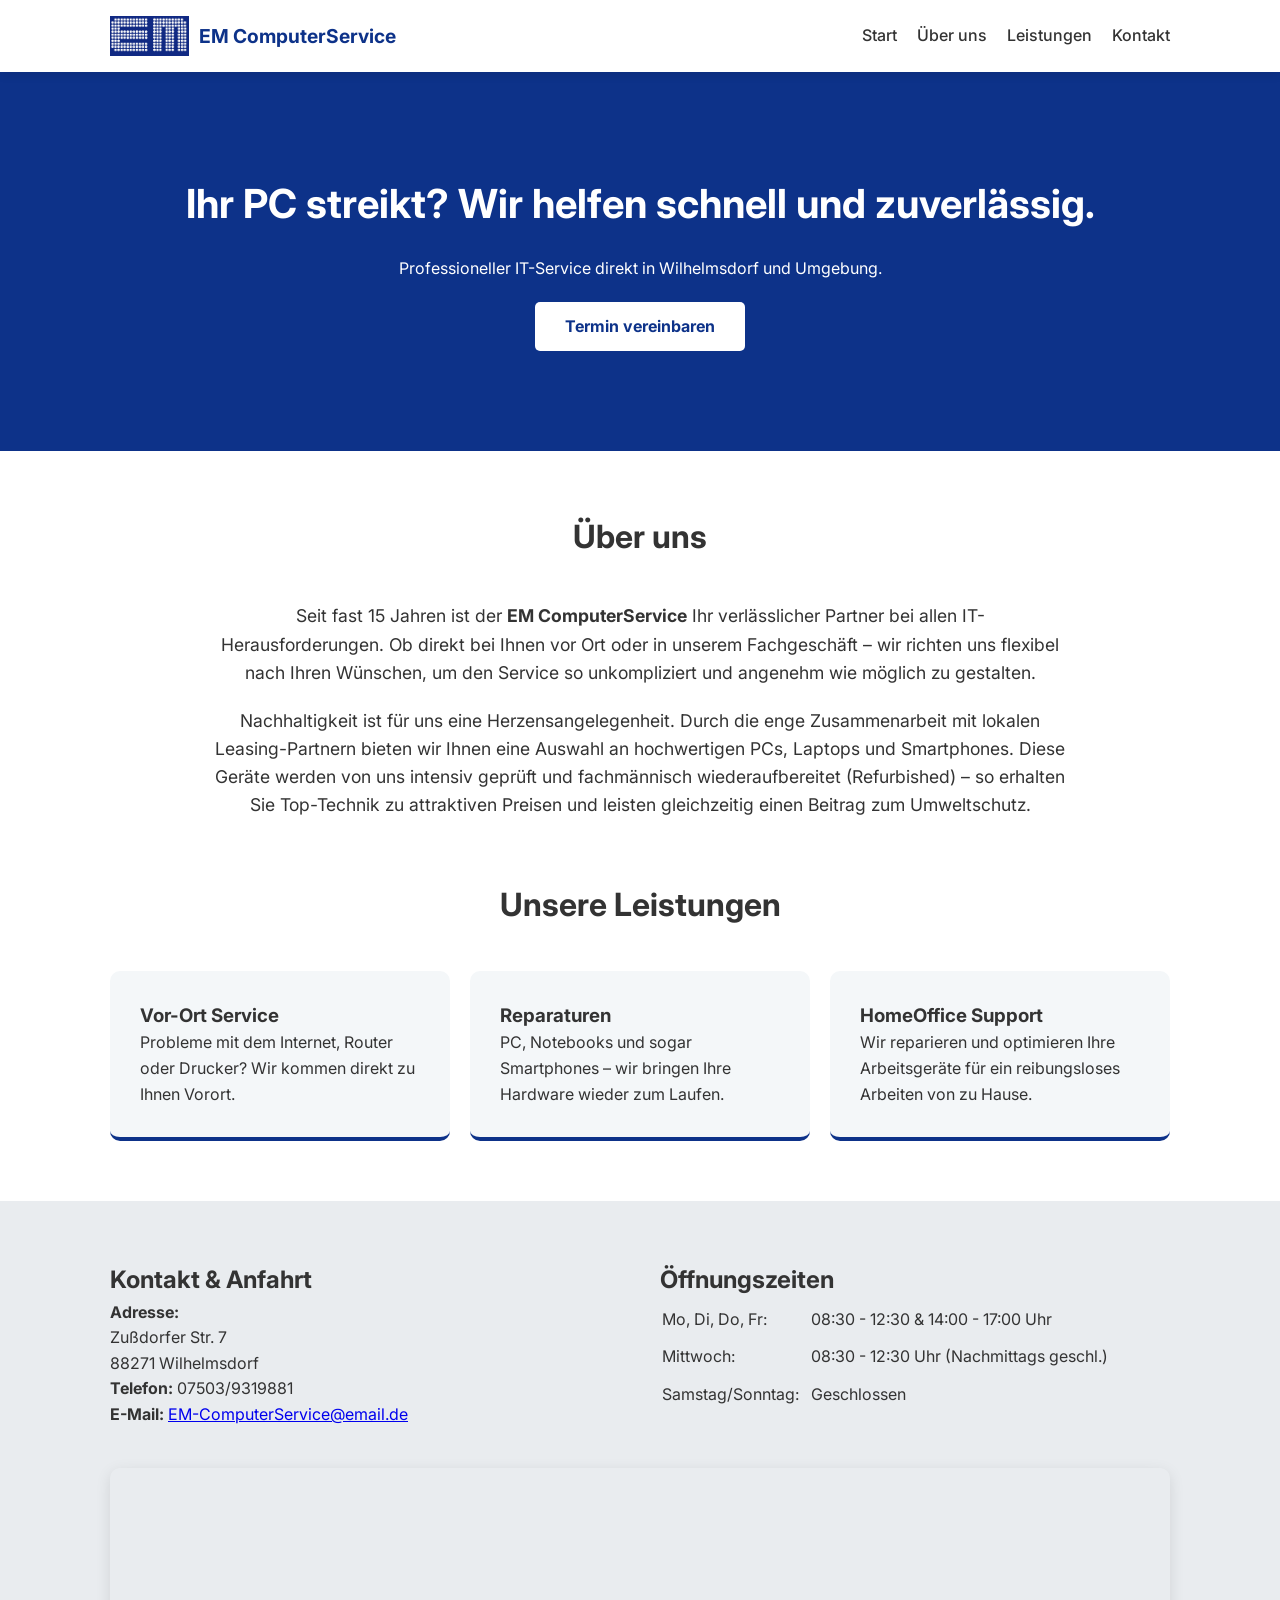
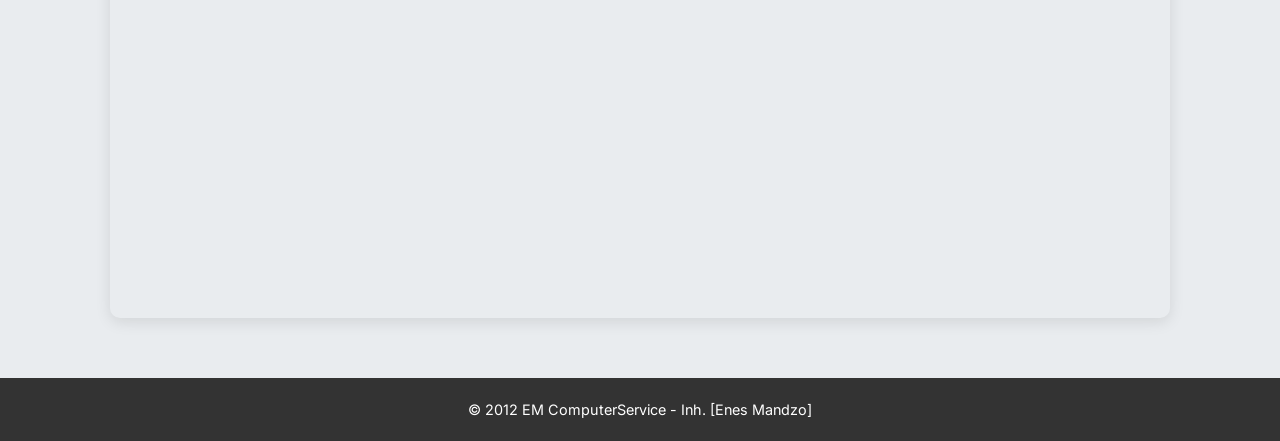
==== index.html @ 4b9a3749 "Grunddesign und Inhalt Co-authored-by: Copilot <copilot@github.com>" ====
<!DOCTYPE html>
<html lang="de">
<head>
    <meta charset="UTF-8">
    <meta name="viewport" content="width=device-width, initial-scale=1.0">
    <title>EM ComputerService Wilhelmsdorf | IT-Reparatur & Vor-Ort-Service</title>
    <meta name="description" content="Ihr zuverlässiger IT-Service in Wilhelmsdorf. Professionelle Reparaturen, Vor-Ort-Service & HomeOffice-Support für PC, Notebook und Smartphone.">
    <link rel="canonical" href="https://www.em-computerservice.de/">
    
    <!-- Open Graph für Social Media -->
    <meta property="og:type" content="website">
    <meta property="og:title" content="EM ComputerService | IT-Partner in Wilhelmsdorf">
    <meta property="og:description" content="Schnelle Hilfe bei PC-Problemen. Reparatur und Vor-Ort-Service in Wilhelmsdorf.">
    <meta property="og:image" content="assets/images/Logo1.jpg">
    <meta property="og:url" content="https://www.em-computerservice.com/">
    <meta property="og:site_name" content="EM ComputerService">

    <!-- Structured Data (Schema.org) für Google -->
    <script type="application/ld+json">
    {
      "@context": "https://schema.org",
      "@type": "LocalBusiness",
      "name": "EM ComputerService",
      "image": "assets/images/Logo1.jpg",
      "address": {
        "@type": "PostalAddress",
        "streetAddress": "Zußdorfer Str. 7",
        "addressLocality": "Wilhelmsdorf",
        "postalCode": "88271",
        "addressCountry": "DE"
      },
      "telephone": "+4975039319881",
      "priceRange": "$$",
      "openingHours": "Mo,Tu,Th,Fr 08:30-12:30 14:00-17:00",
      "url": "https://www.em-computerservice.de/"
    }
    </script>

    <link rel="stylesheet" href="assets/css/style.css">
    <link href="https://fonts.googleapis.com/css2?family=Inter:wght@300;400;700&display=swap" rel="stylesheet">
</head>
<body>

    <header>
        <nav class="container">
            <div class="logo">
                <img src="assets/images/Logo1.jpg" alt="EM ComputerService Logo">
                <span>EM ComputerService</span>
            </div>
            <ul>
                <li><a href="#home">Start</a></li>
                <li><a href="#about">Über uns</a></li>
                <li><a href="#services">Leistungen</a></li>
                <li><a href="#contact">Kontakt</a></li>
            </ul>
        </nav>
    </header>

    <section id="home" class="hero">
        <div class="container">
            <h1>Ihr PC streikt? Wir helfen schnell und zuverlässig.</h1>
            <p>Professioneller IT-Service direkt in Wilhelmsdorf und Umgebung.</p>
            <a href="#contact" class="btn">Termin vereinbaren</a>
        </div>
    </section>

    <section id="about" class="container">
        <h2 class="section-title">Über uns</h2>
        <div class="about-content">
            <p>Seit fast 15 Jahren ist der <strong>EM ComputerService</strong> Ihr verlässlicher Partner bei allen IT-Herausforderungen. Ob direkt bei Ihnen vor Ort oder in unserem Fachgeschäft – wir richten uns flexibel nach Ihren Wünschen, um den Service so unkompliziert und angenehm wie möglich zu gestalten.</p>
            <p>Nachhaltigkeit ist für uns eine Herzensangelegenheit. Durch die enge Zusammenarbeit mit lokalen Leasing-Partnern bieten wir Ihnen eine Auswahl an hochwertigen PCs, Laptops und Smartphones. Diese Geräte werden von uns intensiv geprüft und fachmännisch wiederaufbereitet (Refurbished) – so erhalten Sie Top-Technik zu attraktiven Preisen und leisten gleichzeitig einen Beitrag zum Umweltschutz.</p>
        </div>
    </section>

    <section id="services" class="container">
        <h2 class="section-title">Unsere Leistungen</h2>
        <div class="services-grid">
            <div class="service-card">
                <h3>Vor-Ort Service</h3>
                <p>Probleme mit dem Internet, Router oder Drucker? Wir kommen direkt zu Ihnen Vorort.</p>
            </div>
            <div class="service-card">
                <h3>Reparaturen</h3>
                <p>PC, Notebooks und sogar Smartphones – wir bringen Ihre Hardware wieder zum Laufen.</p>
            </div>
            <div class="service-card">
                <h3>HomeOffice Support</h3>
                <p>Wir reparieren und optimieren Ihre Arbeitsgeräte für ein reibungsloses Arbeiten von zu Hause.</p>
            </div>
        </div>
    </section>

    <section id="contact" class="contact-section">
        <div class="container grid">
            <div>
                <h2>Kontakt & Anfahrt</h2>
                <p><strong>Adresse:</strong><br>Zußdorfer Str. 7<br>88271 Wilhelmsdorf</p>
                <p><strong>Telefon:</strong> 07503/9319881</p>
                <p><strong>E-Mail:</strong> <a href="mailto:EM-ComputerService@email.de">EM-ComputerService@email.de</a></p>
            </div>
            <div>
                <h2>Öffnungszeiten</h2>
                <table class="hours-table">
                    <tr><td>Mo, Di, Do, Fr:</td><td>08:30 - 12:30 & 14:00 - 17:00 Uhr</td></tr>
                    <tr><td>Mittwoch:</td><td>08:30 - 12:30 Uhr (Nachmittags geschl.)</td></tr>
                    <tr><td>Samstag/Sonntag:</td><td>Geschlossen</td></tr>
                </table>
            </div>
        </div>
        <div class="container" style="margin-top: 40px;">
            <div class="map-container">
                <iframe src="https://www.google.com/maps/embed?pb=!1m18!1m12!1m3!1d2666.082025754664!2d9.388850612450868!3d47.85732157109249!2m3!1f0!2f0!3f0!3m2!1i1024!2i768!4f13.1!3m3!1m2!1s0x479af15b70741275%3A0x6b9079717666299d!2sZu%C3%9Fdorfer%20Str.%207%2C%2088271%20Wilhelmsdorf!5e0!3m2!1sde!2sde!4v1714134444444!5m2!1sde!2sde" width="100%" height="450" style="border:0;" allowfullscreen="" loading="lazy" referrerpolicy="no-referrer-when-downgrade"></iframe>
            </div>
        </div>
    </section>

    <footer>
        <div class="container">
            <p>&copy; 2012 EM ComputerService - Inh. [Enes Mandzo]</p>
        </div>
    </footer>

</body>
</html>
---- assets/css/style.css ----
/* Farbschema basierend auf dem Logo */
:root {
    --primary-blue: #0d3289; /* Das Blau aus deinem Logo */
    --light-bg: #f4f7f9;
    --text-dark: #333;
    --white: #ffffff;
}

* {
    margin: 0;
    padding: 0;
    box-sizing: border-box;
}

body {
    font-family: 'Inter', sans-serif;
    line-height: 1.6;
    color: var(--text-dark);
    background-color: var(--white);
    scroll-behavior: smooth;
}

.container {
    max-width: 1100px;
    margin: auto;
    padding: 0 20px;
}

/* Fix für Anchor-Links: Verhindert, dass der Sticky-Header die Überschriften überdeckt */
section[id] {
    scroll-margin-top: 80px;
}

/* Header & Navigation */
header {
    background: var(--white);
    padding: 1rem 0;
    box-shadow: 0 2px 10px rgba(0,0,0,0.1);
    position: sticky;
    top: 0;
    z-index: 100;
}

nav {
    display: flex;
    justify-content: space-between;
    align-items: center;
}

.logo {
    display: flex;
    align-items: center;
    gap: 10px;
    font-weight: bold;
    font-size: 1.2rem;
    color: var(--primary-blue);
}

.logo img {
    height: 40px;
}

nav ul {
    display: flex;
    list-style: none;
}

nav ul li a {
    text-decoration: none;
    color: var(--text-dark);
    margin-left: 20px;
    font-weight: 500;
    transition: color 0.3s;
}

nav ul li a:hover {
    color: var(--primary-blue);
}

/* Hero Bereich */
.hero {
    background: var(--primary-blue);
    color: var(--white);
    padding: 100px 0;
    text-align: center;
}

.hero h1 {
    font-size: 2.5rem;
    margin-bottom: 20px;
}

.btn {
    display: inline-block;
    background: var(--white);
    color: var(--primary-blue);
    padding: 12px 30px;
    text-decoration: none;
    border-radius: 5px;
    font-weight: bold;
    margin-top: 20px;
    transition: transform 0.2s;
}

.btn:hover {
    transform: scale(1.05);
}

/* Über uns */
.about-content {
    max-width: 850px;
    margin: 0 auto 60px;
    text-align: center;
    font-size: 1.1rem;
}

.about-content p {
    margin-bottom: 20px;
}

/* Leistungen */
.section-title {
    text-align: center;
    margin: 60px 0 40px;
    font-size: 2rem;
}

.services-grid {
    display: grid;
    grid-template-columns: repeat(auto-fit, minmax(300px, 1fr));
    gap: 20px;
    margin-bottom: 60px;
}

.service-card {
    background: var(--light-bg);
    padding: 30px;
    border-radius: 10px;
    border-bottom: 4px solid var(--primary-blue);
}

/* Kontakt */
.contact-section {
    background: #e9ecef;
    padding: 60px 0;
}

.grid {
    display: grid;
    grid-template-columns: 1fr 1fr;
    gap: 40px;
}

.hours-table td {
    padding: 5px 10px 5px 0;
}

footer {
    text-align: center;
    padding: 20px 0;
    background: var(--text-dark);
    color: var(--white);
    font-size: 0.9rem;
}

.map-container {
    width: 100%;
    border-radius: 10px;
    overflow: hidden;
    box-shadow: 0 4px 15px rgba(0,0,0,0.1);
    line-height: 0;
}

/* Mobil-Optimierung */
@media (max-width: 768px) {
    .grid { grid-template-columns: 1fr; }
    nav ul { display: none; } /* Vereinfacht für das Beispiel */
}
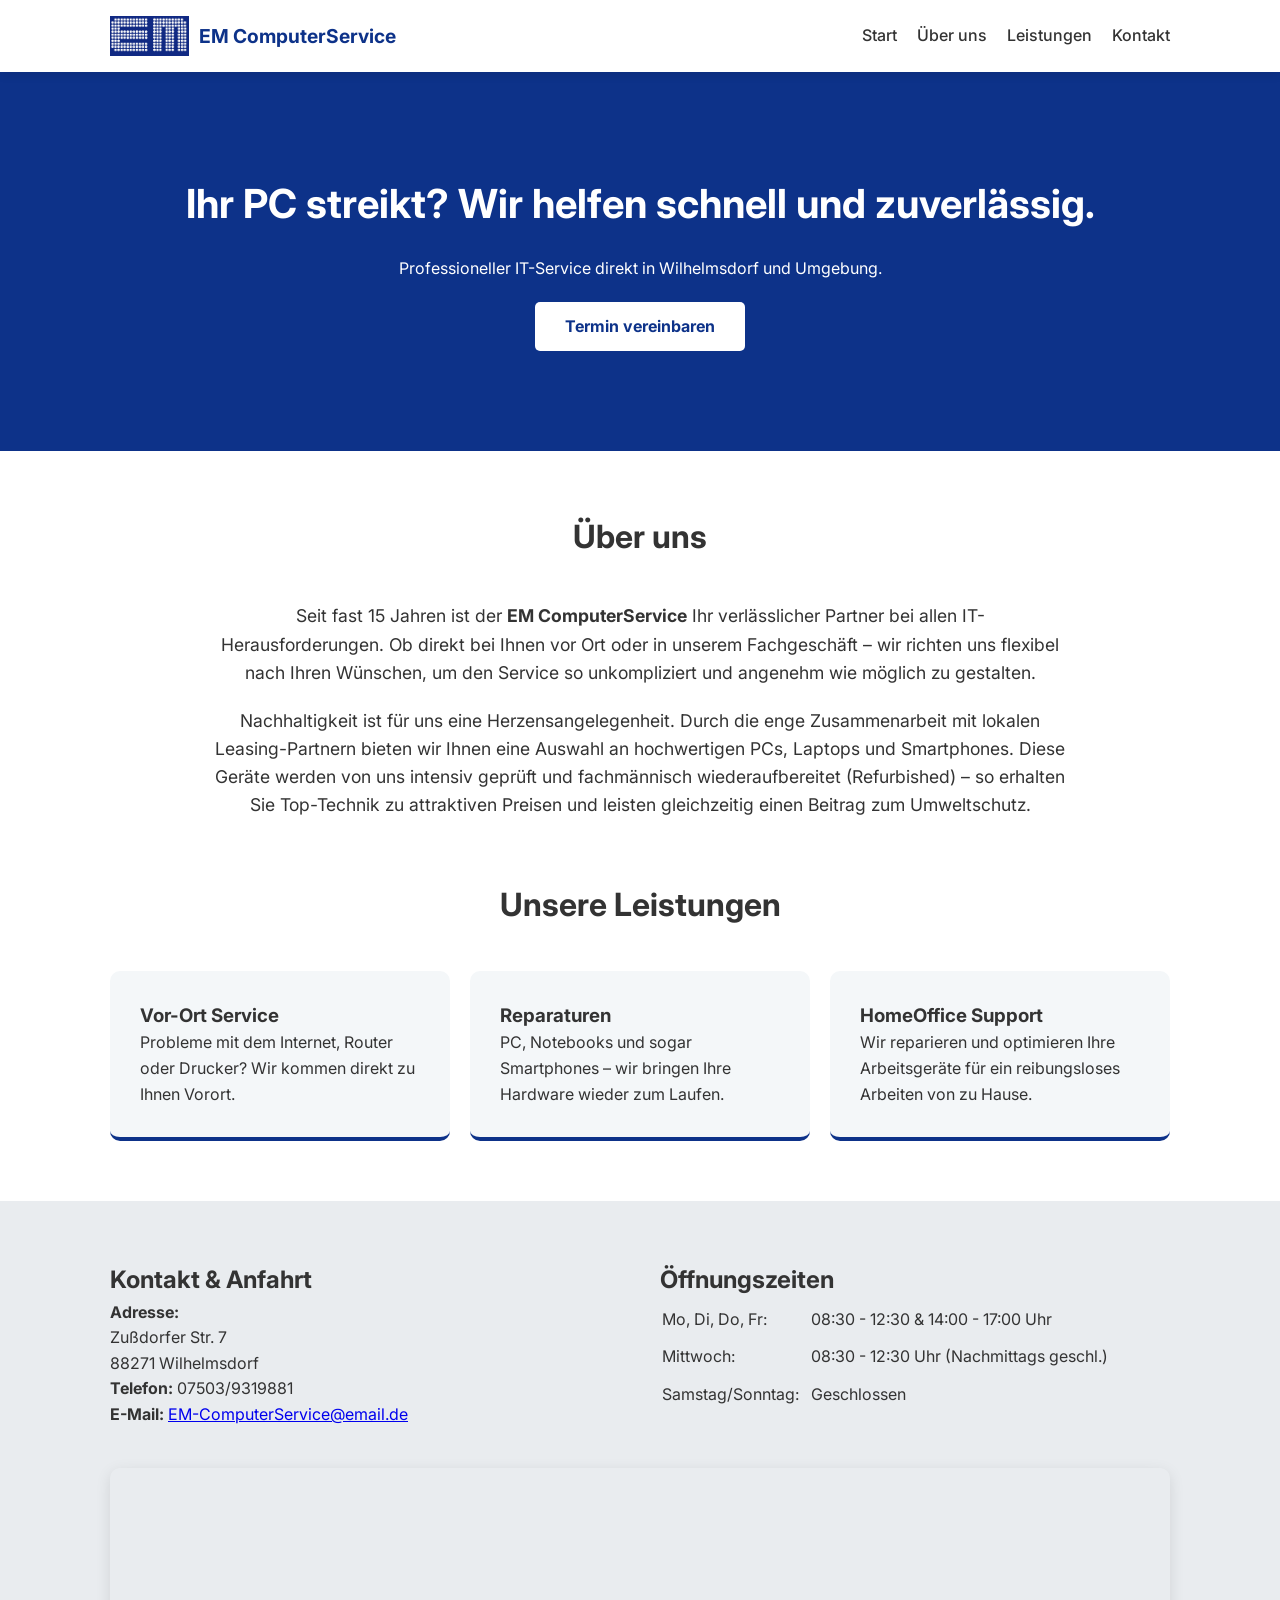
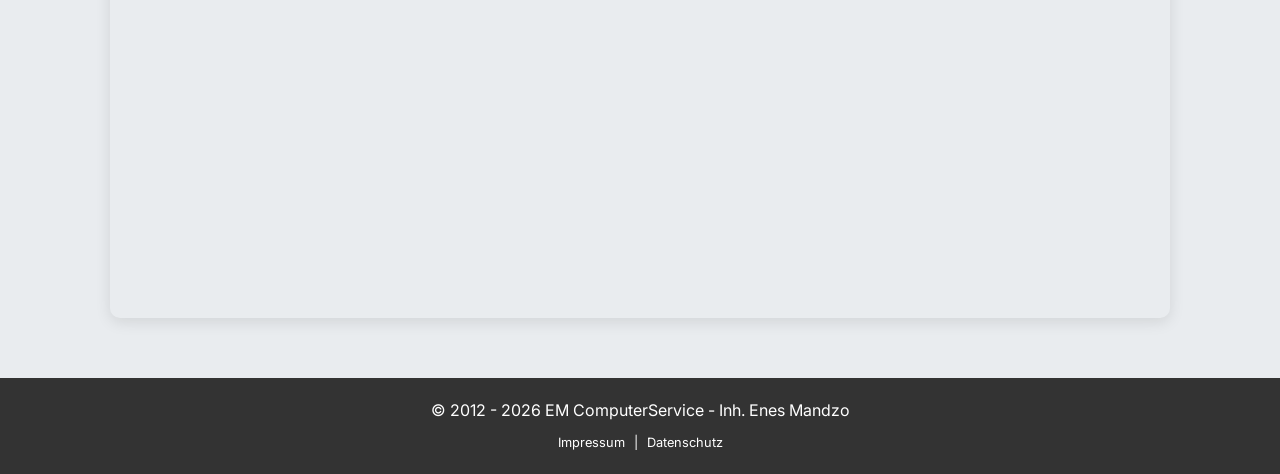
==== commit 184800c6: "Update CNAME, add Datenschutzerklärung and Impressum pages, and enhance mobile navigation" ====
--- a/index.html
+++ b/index.html
@@ -6,13 +6,14 @@
     <title>EM ComputerService Wilhelmsdorf | IT-Reparatur & Vor-Ort-Service</title>
     <meta name="description" content="Ihr zuverlässiger IT-Service in Wilhelmsdorf. Professionelle Reparaturen, Vor-Ort-Service & HomeOffice-Support für PC, Notebook und Smartphone.">
     <link rel="canonical" href="https://www.em-computerservice.de/">
+    <link rel="icon" type="image/jpeg" href="assets/images/Logo1.jpg">
     
     <!-- Open Graph für Social Media -->
     <meta property="og:type" content="website">
     <meta property="og:title" content="EM ComputerService | IT-Partner in Wilhelmsdorf">
     <meta property="og:description" content="Schnelle Hilfe bei PC-Problemen. Reparatur und Vor-Ort-Service in Wilhelmsdorf.">
     <meta property="og:image" content="assets/images/Logo1.jpg">
-    <meta property="og:url" content="https://www.em-computerservice.com/">
+    <meta property="og:url" content="https://www.em-computerservice.de/">
     <meta property="og:site_name" content="EM ComputerService">
 
     <!-- Structured Data (Schema.org) für Google -->
@@ -47,7 +48,9 @@
                 <img src="assets/images/Logo1.jpg" alt="EM ComputerService Logo">
                 <span>EM ComputerService</span>
             </div>
-            <ul>
+            <input type="checkbox" id="nav-toggle" class="nav-toggle">
+            <label for="nav-toggle" class="nav-toggle-label"><span></span></label>
+            <ul class="nav-menu">
                 <li><a href="#home">Start</a></li>
                 <li><a href="#about">Über uns</a></li>
                 <li><a href="#services">Leistungen</a></li>
@@ -109,14 +112,18 @@
         </div>
         <div class="container" style="margin-top: 40px;">
             <div class="map-container">
-                <iframe src="https://www.google.com/maps/embed?pb=!1m18!1m12!1m3!1d2666.082025754664!2d9.388850612450868!3d47.85732157109249!2m3!1f0!2f0!3f0!3m2!1i1024!2i768!4f13.1!3m3!1m2!1s0x479af15b70741275%3A0x6b9079717666299d!2sZu%C3%9Fdorfer%20Str.%207%2C%2088271%20Wilhelmsdorf!5e0!3m2!1sde!2sde!4v1714134444444!5m2!1sde!2sde" width="100%" height="450" style="border:0;" allowfullscreen="" loading="lazy" referrerpolicy="no-referrer-when-downgrade"></iframe>
+                <iframe src="https://www.google.com/maps/embed?pb=!1m18!1m12!1m3!1d2665.418218321045!2d9.422334877395568!3d47.86655007915577!2m3!1f0!2f0!3f0!3m2!1i1024!2i768!4f13.1!3m3!1m2!1s0x479a4d90d8d67851%3A0xd8cdc5f5f4625e97!2sEM%20Computerservice!5e0!3m2!1sde!2sde!4v1714216844444!5m2!1sde!2sde" width="100%" height="450" style="border:0;" allowfullscreen="" loading="lazy" referrerpolicy="no-referrer-when-downgrade"></iframe>
             </div>
         </div>
     </section>
 
     <footer>
         <div class="container">
-            <p>&copy; 2012 EM ComputerService - Inh. [Enes Mandzo]</p>
+            <p>&copy; 2012 - 2026 EM ComputerService - Inh. Enes Mandzo</p>
+            <div class="footer-links">
+                <a href="impressum.html">Impressum</a> | 
+                <a href="datenschutz.html">Datenschutz</a>
+            </div>
         </div>
     </footer>
 
--- a/assets/css/style.css
+++ b/assets/css/style.css
@@ -76,6 +76,23 @@
 nav ul li a:hover {
     color: var(--primary-blue);
 }
+
+/* Mobile Menu Toggle (Hidden by default) */
+.nav-toggle { display: none; }
+.nav-toggle-label {
+    display: none;
+    cursor: pointer;
+    padding: 10px;
+}
+.nav-toggle-label span, .nav-toggle-label span::before, .nav-toggle-label span::after {
+    display: block;
+    background: var(--text-dark);
+    height: 2px;
+    width: 25px;
+    position: relative;
+}
+.nav-toggle-label span::before { content: ''; position: absolute; top: 8px; }
+.nav-toggle-label span::after { content: ''; position: absolute; bottom: 8px; }
 
 /* Hero Bereich */
 .hero {
@@ -160,7 +177,17 @@
     padding: 20px 0;
     background: var(--text-dark);
     color: var(--white);
-    font-size: 0.9rem;
+}
+
+.footer-links {
+    margin-top: 10px;
+    font-size: 0.8rem;
+}
+
+.footer-links a {
+    color: var(--white);
+    text-decoration: none;
+    margin: 0 5px;
 }
 
 .map-container {
@@ -174,5 +201,20 @@
 /* Mobil-Optimierung */
 @media (max-width: 768px) {
     .grid { grid-template-columns: 1fr; }
-    nav ul { display: none; } /* Vereinfacht für das Beispiel */
-}
+    
+    .nav-toggle-label { display: block; }
+    .nav-menu {
+        display: none;
+        flex-direction: column;
+        position: absolute;
+        top: 100%;
+        left: 0;
+        width: 100%;
+        background: var(--white);
+        box-shadow: 0 2px 10px rgba(0,0,0,0.1);
+        padding: 20px;
+    }
+    .nav-menu li { margin: 10px 0; }
+    .nav-menu li a { margin-left: 0; }
+    .nav-toggle:checked ~ .nav-menu { display: flex; }
+}
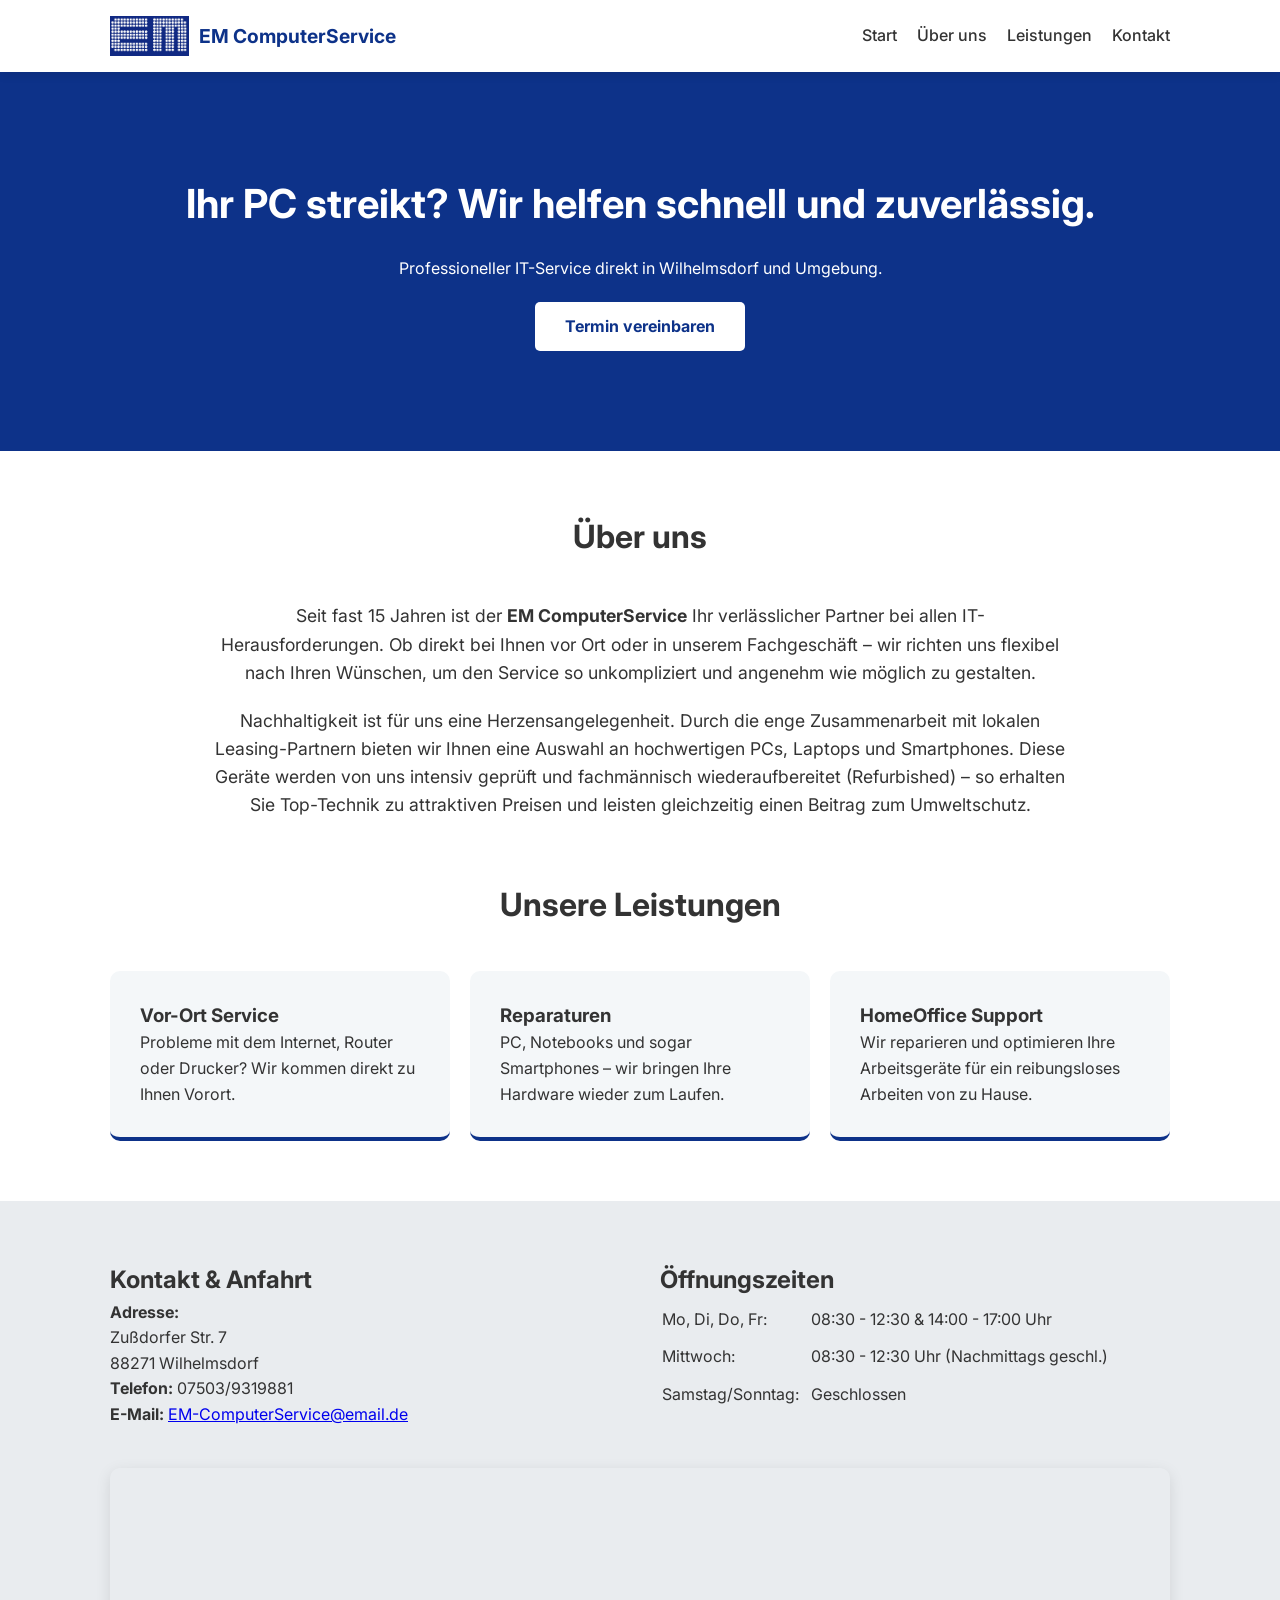
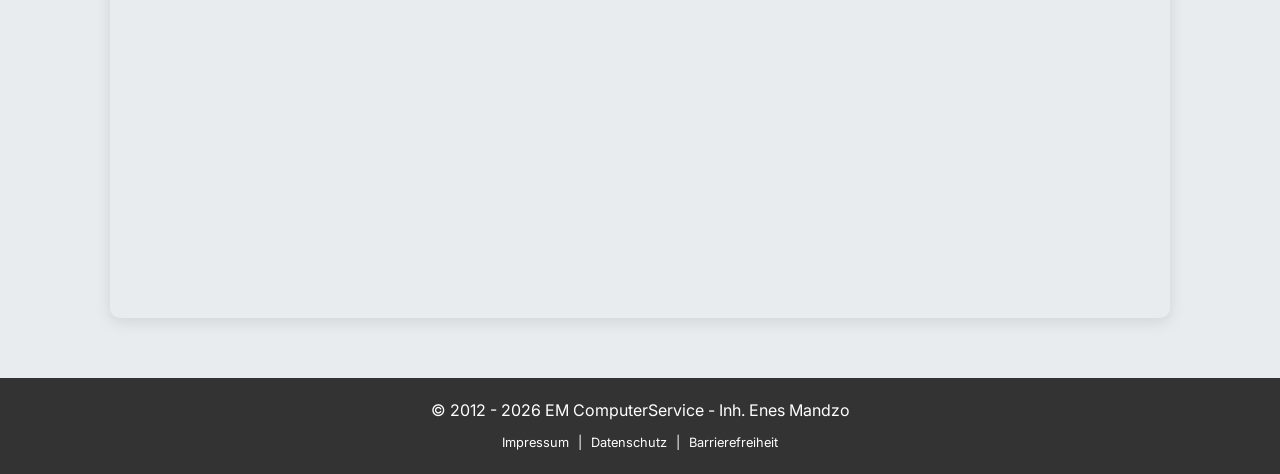
==== commit 61623a39: "Add Barrierefreiheit page and update footer links across multiple pages" ====
--- a/index.html
+++ b/index.html
@@ -121,11 +121,29 @@
         <div class="container">
             <p>&copy; 2012 - 2026 EM ComputerService - Inh. Enes Mandzo</p>
             <div class="footer-links">
-                <a href="impressum.html">Impressum</a> | 
-                <a href="datenschutz.html">Datenschutz</a>
+                <a href="impressum.html">Impressum</a> |
+                <a href="datenschutz.html">Datenschutz</a> |
+                <a href="barrierefreiheit.html">Barrierefreiheit</a>
             </div>
         </div>
     </footer>
 
+    <button id="back-to-top" class="back-to-top-btn" title="Nach oben scrollen">↑</button>
+
+    <script>
+        const backToTopBtn = document.getElementById('back-to-top');
+
+        window.addEventListener('scroll', () => {
+            if (window.scrollY > 300) {
+                backToTopBtn.classList.add('show');
+            } else {
+                backToTopBtn.classList.remove('show');
+            }
+        });
+
+        backToTopBtn.addEventListener('click', () => {
+            window.scrollTo({ top: 0, behavior: 'smooth' });
+        });
+    </script>
 </body>
 </html>
--- a/assets/css/style.css
+++ b/assets/css/style.css
@@ -196,6 +196,34 @@
     overflow: hidden;
     box-shadow: 0 4px 15px rgba(0,0,0,0.1);
     line-height: 0;
+}
+
+/* Back to Top Button */
+.back-to-top-btn {
+    position: fixed;
+    bottom: 30px;
+    right: 30px;
+    background-color: var(--primary-blue);
+    color: white;
+    width: 50px;
+    height: 50px;
+    border-radius: 50%;
+    border: none;
+    cursor: pointer;
+    display: flex;
+    align-items: center;
+    justify-content: center;
+    font-size: 24px;
+    box-shadow: 0 4px 10px rgba(0,0,0,0.3);
+    opacity: 0;
+    visibility: hidden;
+    transition: opacity 0.3s, visibility 0.3s;
+    z-index: 1000;
+}
+
+.back-to-top-btn.show {
+    opacity: 1;
+    visibility: visible;
 }
 
 /* Mobil-Optimierung */
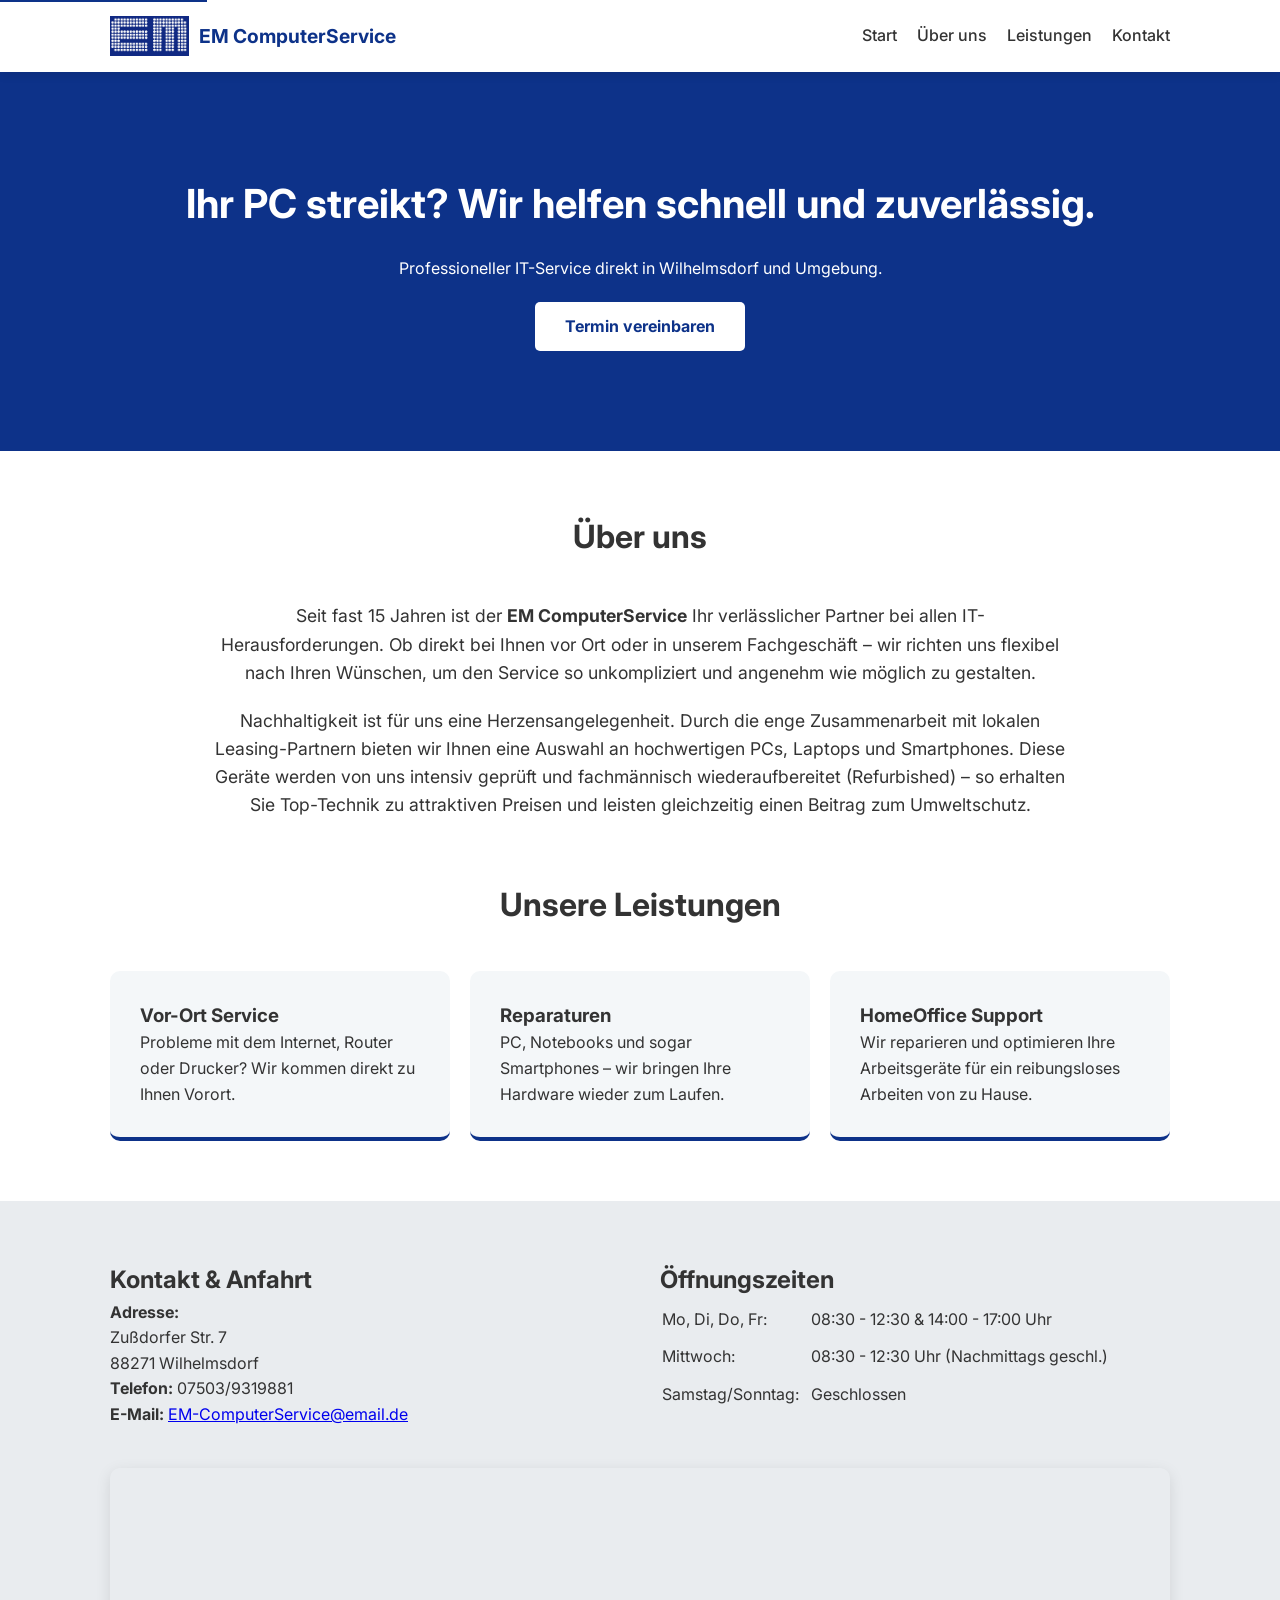
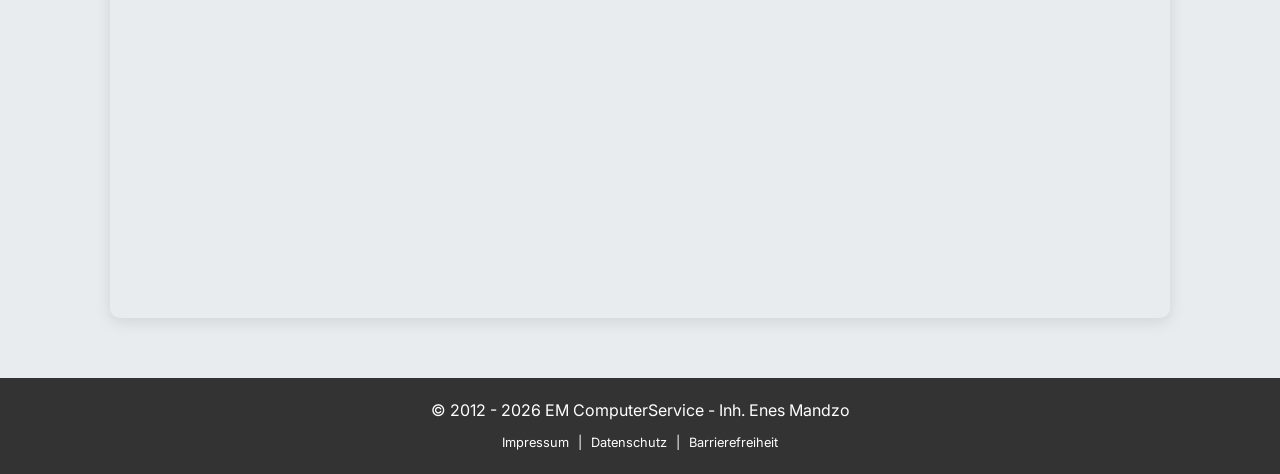
==== commit 69545307: "Add skip link for accessibility and enhance navigation semantics" ====
--- a/index.html
+++ b/index.html
@@ -42,14 +42,16 @@
 </head>
 <body>
 
+    <a href="#main-content" class="skip-link">Zum Hauptinhalt springen</a>
+
     <header>
-        <nav class="container">
+        <nav class="container" aria-label="Hauptnavigation">
             <div class="logo">
                 <img src="assets/images/Logo1.jpg" alt="EM ComputerService Logo">
                 <span>EM ComputerService</span>
             </div>
-            <input type="checkbox" id="nav-toggle" class="nav-toggle">
-            <label for="nav-toggle" class="nav-toggle-label"><span></span></label>
+            <input type="checkbox" id="nav-toggle" class="nav-toggle" aria-label="Menü ein-/ausblenden">
+            <label for="nav-toggle" class="nav-toggle-label" aria-hidden="true"><span></span></label>
             <ul class="nav-menu">
                 <li><a href="#home">Start</a></li>
                 <li><a href="#about">Über uns</a></li>
@@ -59,6 +61,7 @@
         </nav>
     </header>
 
+    <main id="main-content">
     <section id="home" class="hero">
         <div class="container">
             <h1>Ihr PC streikt? Wir helfen schnell und zuverlässig.</h1>
@@ -116,6 +119,7 @@
             </div>
         </div>
     </section>
+    </main>
 
     <footer>
         <div class="container">
--- a/assets/css/style.css
+++ b/assets/css/style.css
@@ -24,6 +24,27 @@
     max-width: 1100px;
     margin: auto;
     padding: 0 20px;
+}
+
+/* Skip Link für Barrierefreiheit */
+.skip-link {
+    position: absolute;
+    top: -40px;
+    left: 0;
+    background: var(--primary-blue);
+    color: white;
+    padding: 8px;
+    z-index: 1001;
+    transition: top 0.3s;
+}
+
+.skip-link:focus {
+    top: 0;
+}
+
+a:focus, button:focus, input:focus, textarea:focus {
+    outline: 3px solid var(--primary-blue);
+    outline-offset: 2px;
 }
 
 /* Fix für Anchor-Links: Verhindert, dass der Sticky-Header die Überschriften überdeckt */
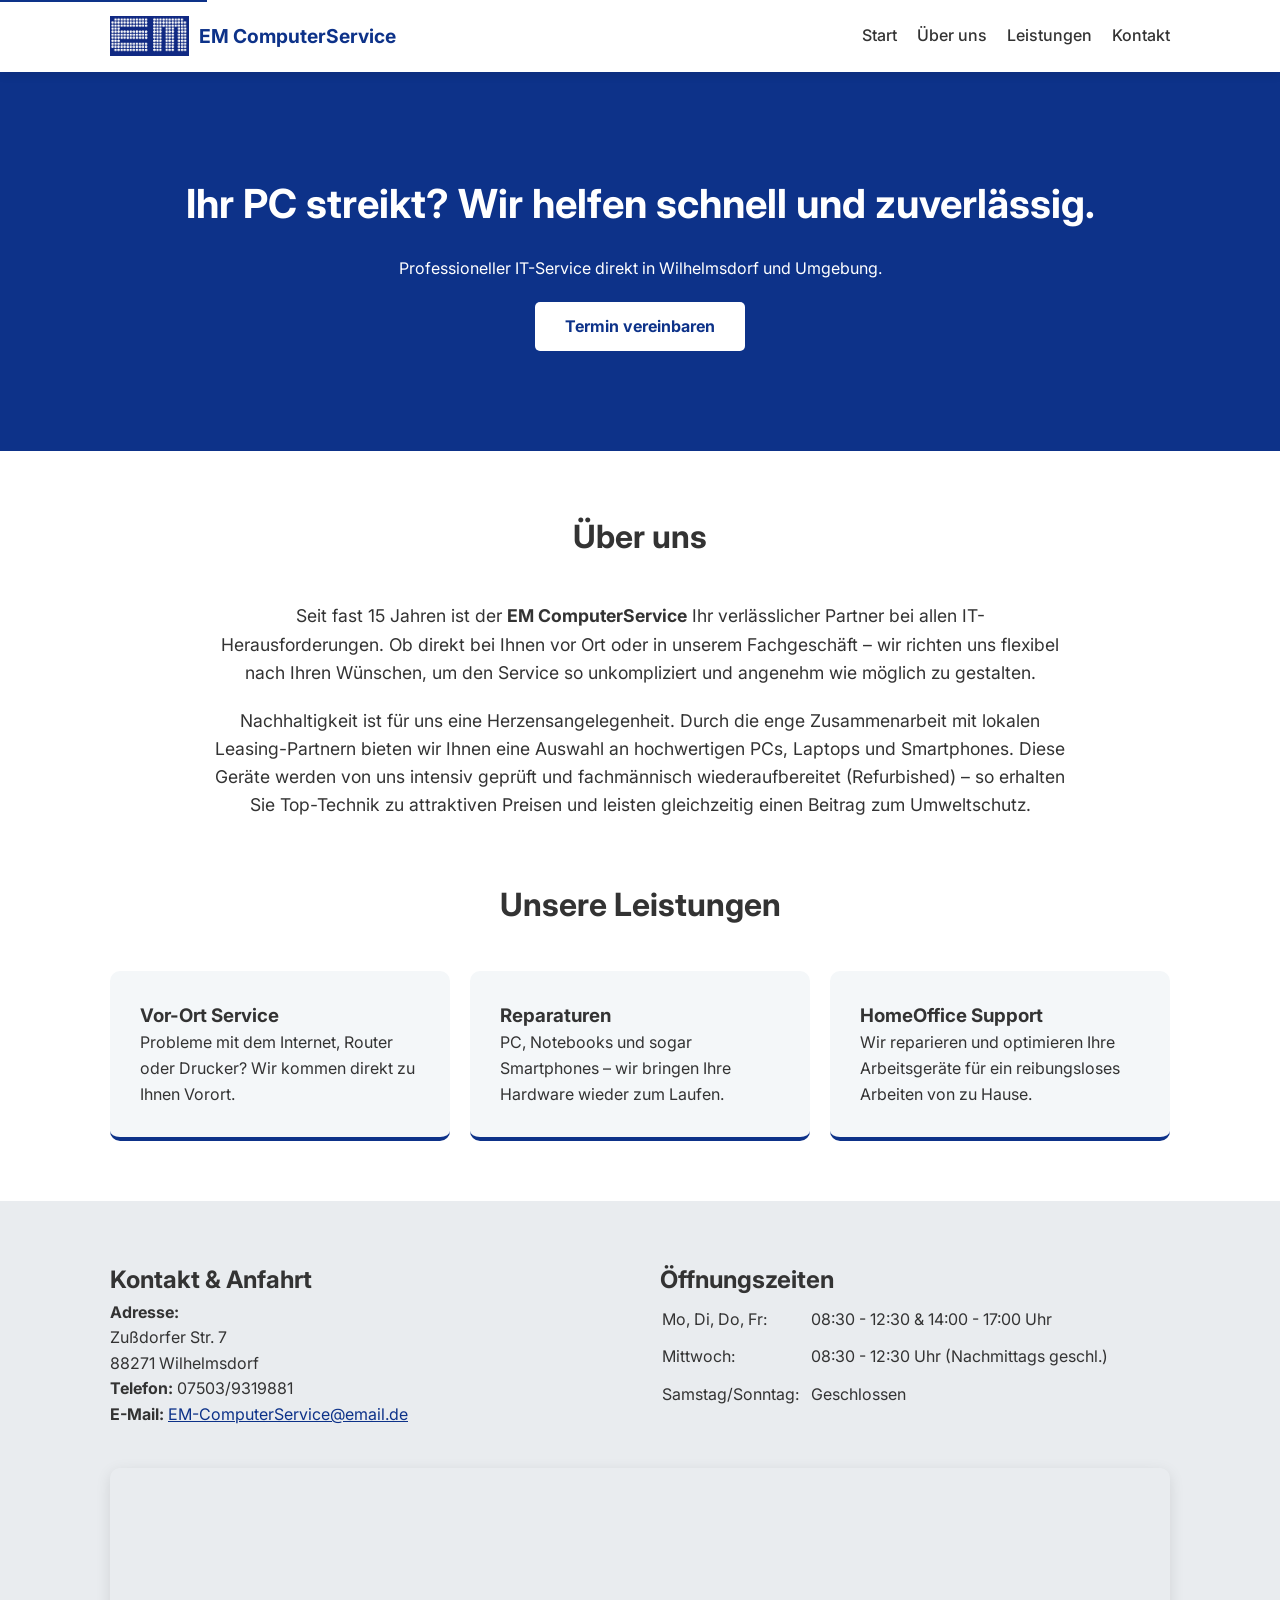
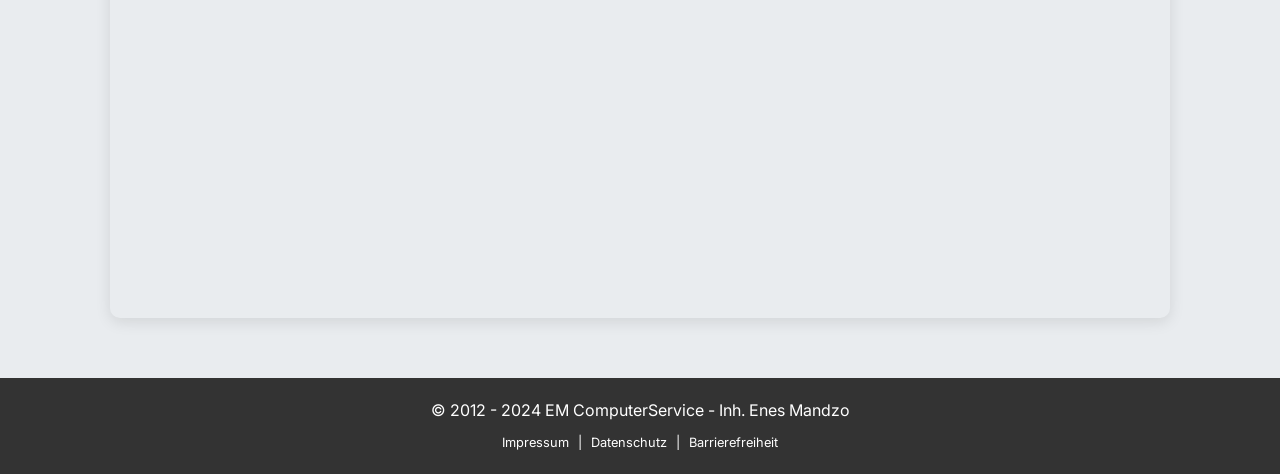
==== commit 341a2c24: "Update footer copyright year and refine sitemap entry in robots.txt" ====
--- a/index.html
+++ b/index.html
@@ -123,7 +123,7 @@
 
     <footer>
         <div class="container">
-            <p>&copy; 2012 - 2026 EM ComputerService - Inh. Enes Mandzo</p>
+            <p>&copy; 2012 - 2024 EM ComputerService - Inh. Enes Mandzo</p>
             <div class="footer-links">
                 <a href="impressum.html">Impressum</a> |
                 <a href="datenschutz.html">Datenschutz</a> |
--- a/assets/css/style.css
+++ b/assets/css/style.css
@@ -181,6 +181,11 @@
 .contact-section {
     background: #e9ecef;
     padding: 60px 0;
+}
+
+.contact-section a {
+    color: var(--primary-blue);
+    text-decoration: underline;
 }
 
 .grid {
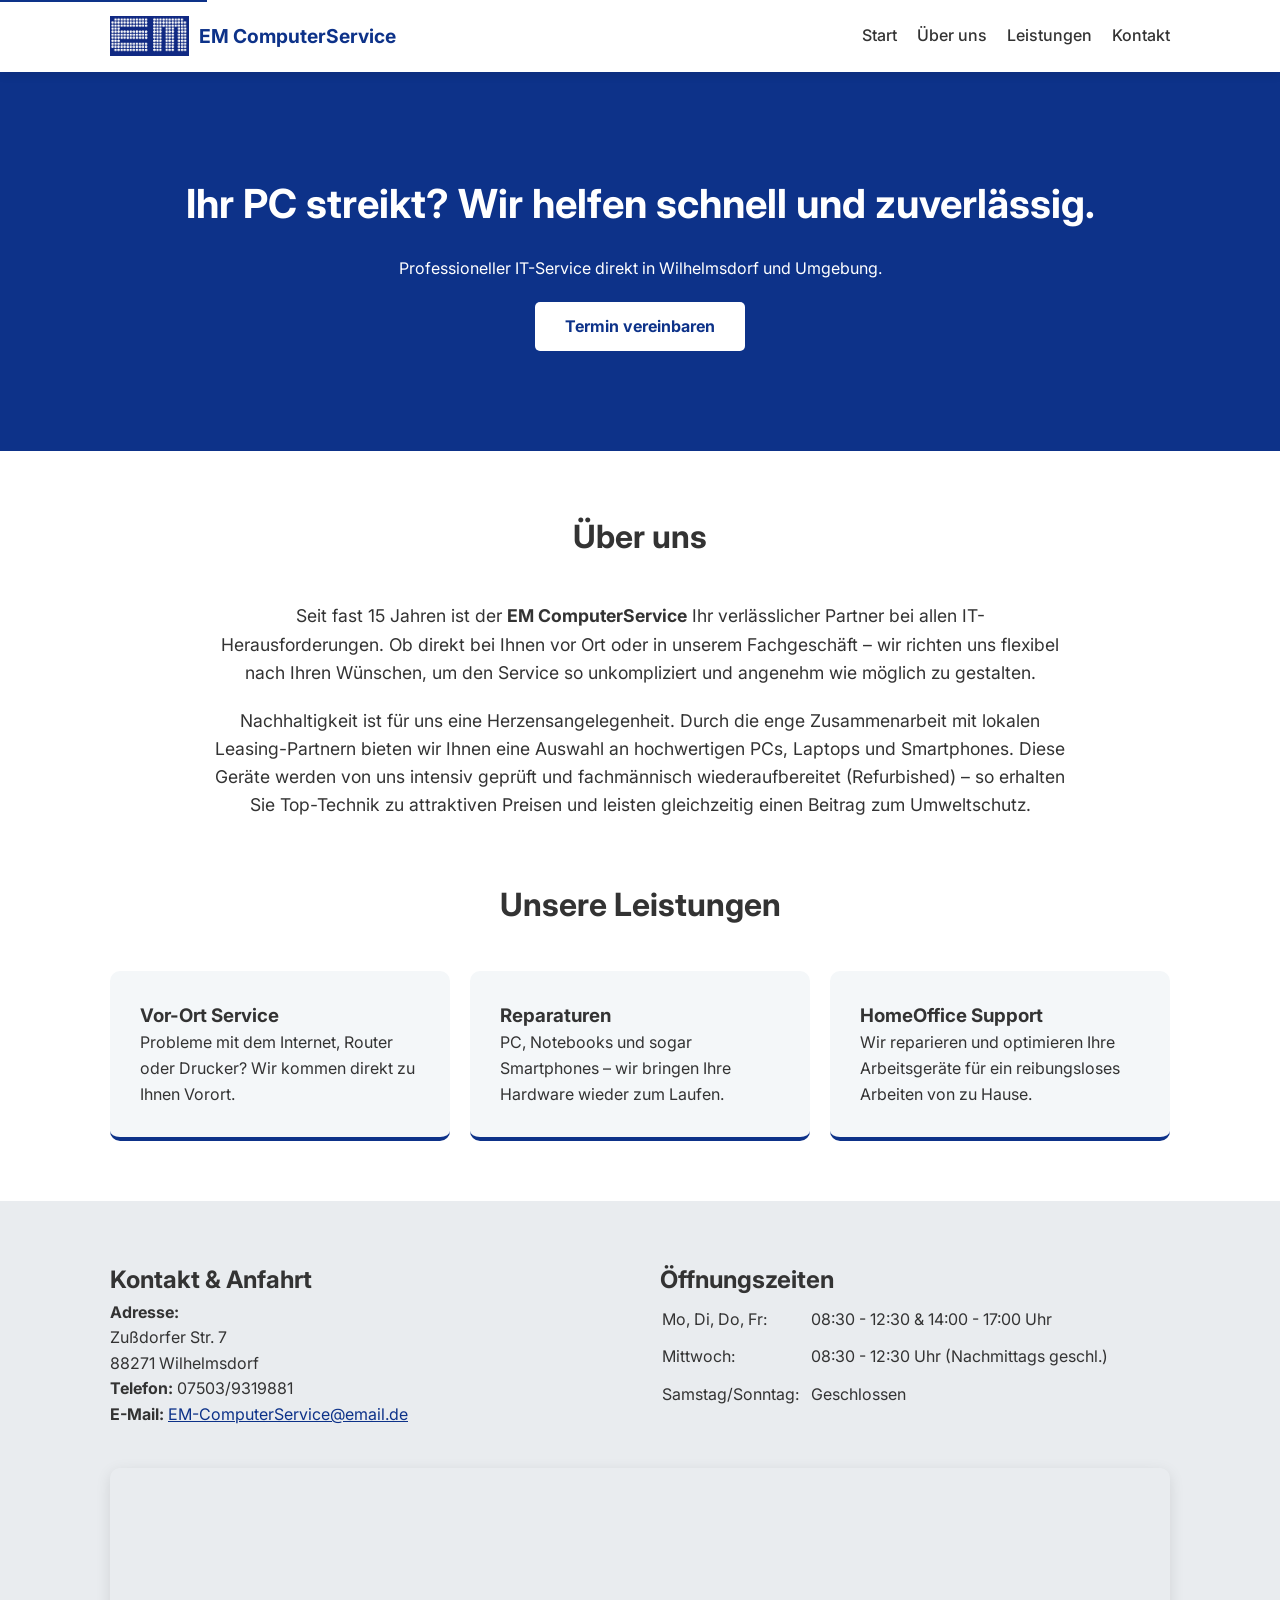
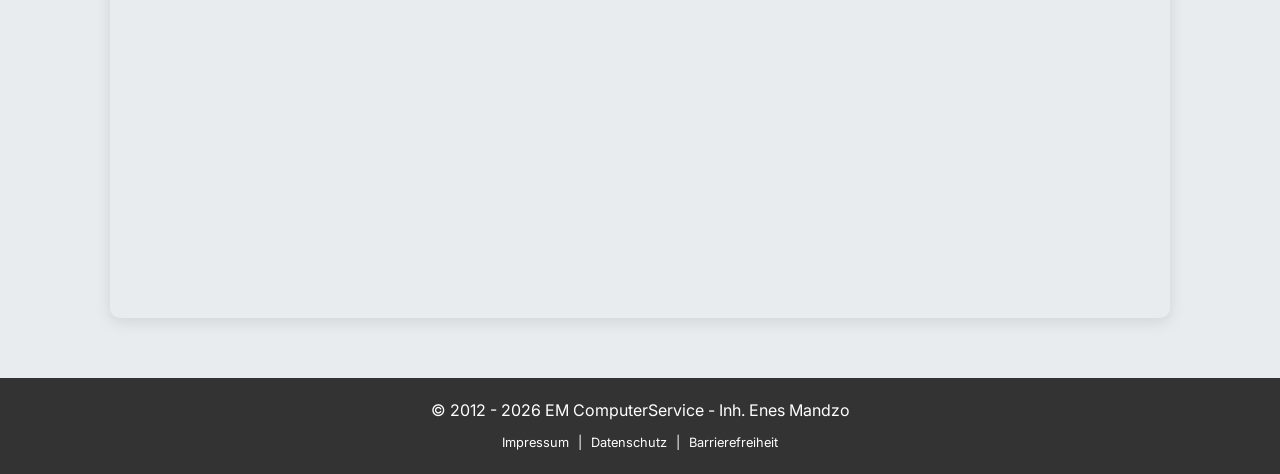
==== commit 35d5b055: "Update footer copyright year to 2026" ====
--- a/index.html
+++ b/index.html
@@ -123,7 +123,7 @@
 
     <footer>
         <div class="container">
-            <p>&copy; 2012 - 2024 EM ComputerService - Inh. Enes Mandzo</p>
+            <p>&copy; 2012 - 2026 EM ComputerService - Inh. Enes Mandzo</p>
             <div class="footer-links">
                 <a href="impressum.html">Impressum</a> |
                 <a href="datenschutz.html">Datenschutz</a> |
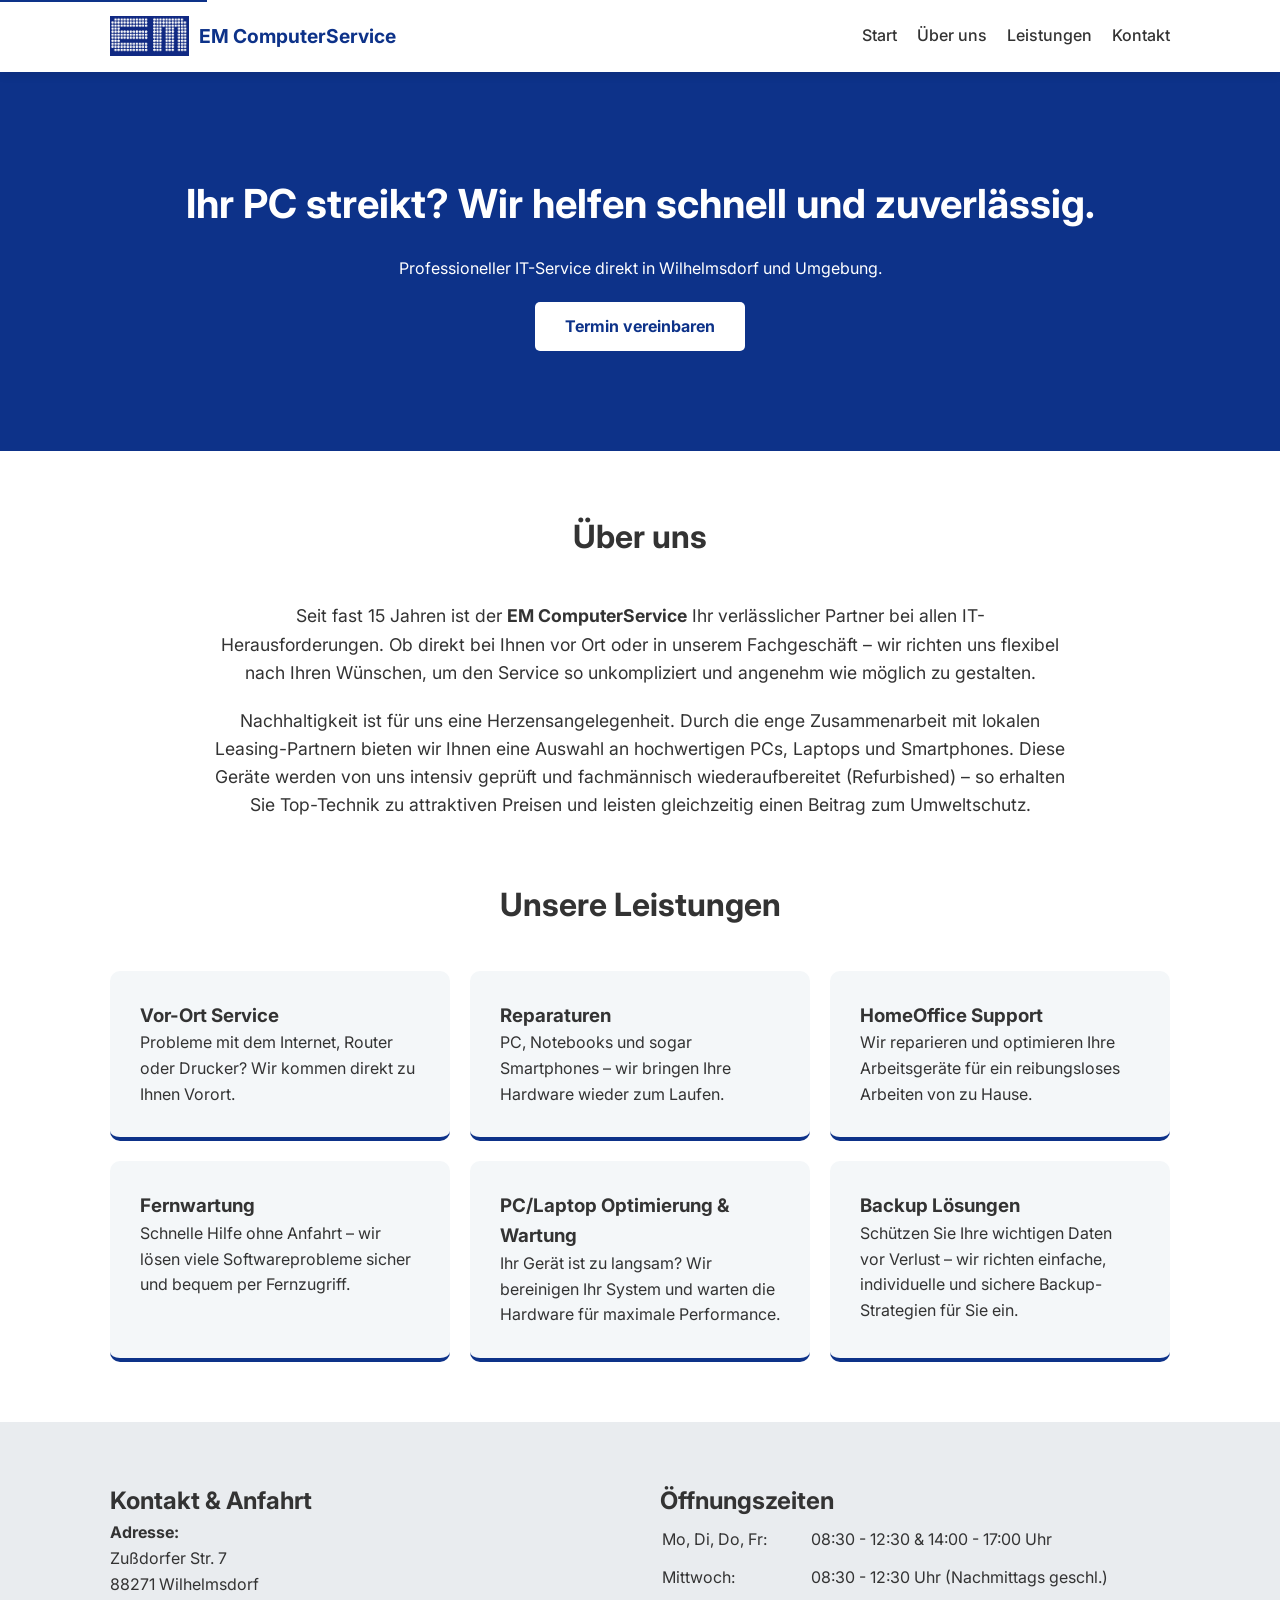
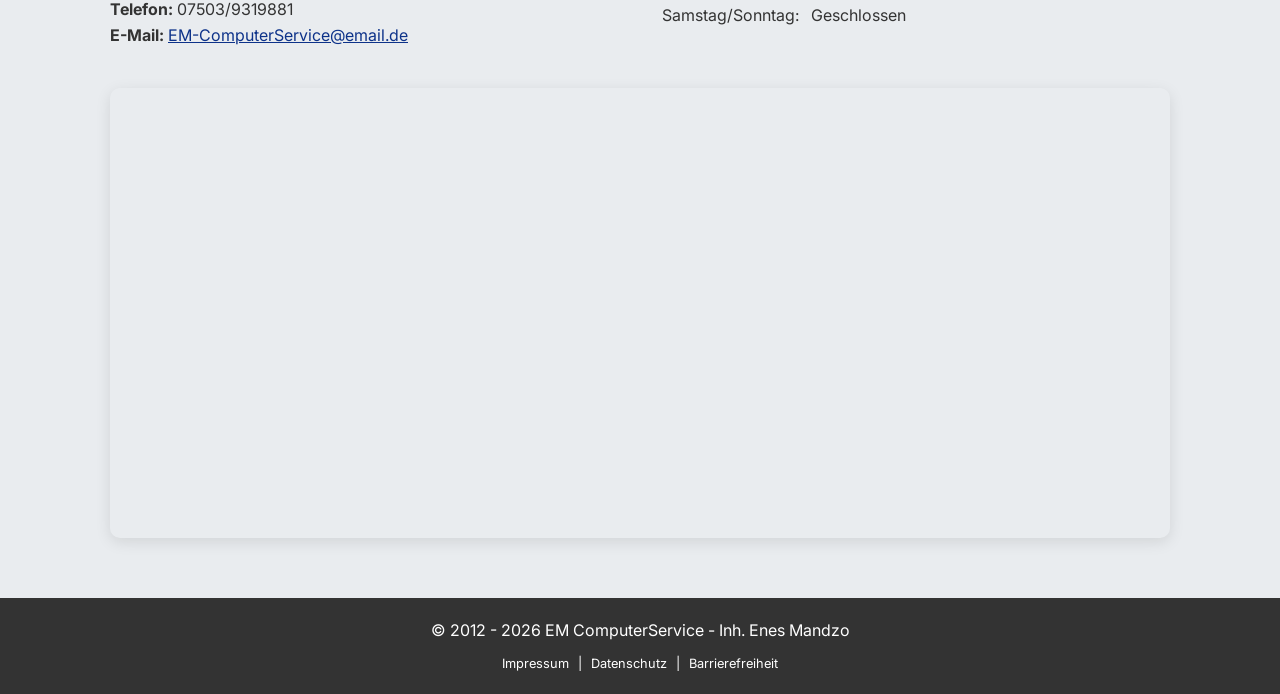
==== commit 89ed6809: "Add new service offerings: remote support, optimization, and backup solutions" ====
--- a/index.html
+++ b/index.html
@@ -93,6 +93,18 @@
                 <h3>HomeOffice Support</h3>
                 <p>Wir reparieren und optimieren Ihre Arbeitsgeräte für ein reibungsloses Arbeiten von zu Hause.</p>
             </div>
+            <div class="service-card">
+                <h3>Fernwartung</h3>
+                <p>Schnelle Hilfe ohne Anfahrt – wir lösen viele Softwareprobleme sicher und bequem per Fernzugriff.</p>
+            </div>
+            <div class="service-card">
+                <h3>PC/Laptop Optimierung & Wartung</h3>
+                <p>Ihr Gerät ist zu langsam? Wir bereinigen Ihr System und warten die Hardware für maximale Performance.</p>
+            </div>
+            <div class="service-card">
+                <h3>Backup Lösungen</h3>
+                <p>Schützen Sie Ihre wichtigen Daten vor Verlust – wir richten einfache, individuelle und sichere Backup-Strategien für Sie ein.</p>
+            </div>
         </div>
     </section>
 
